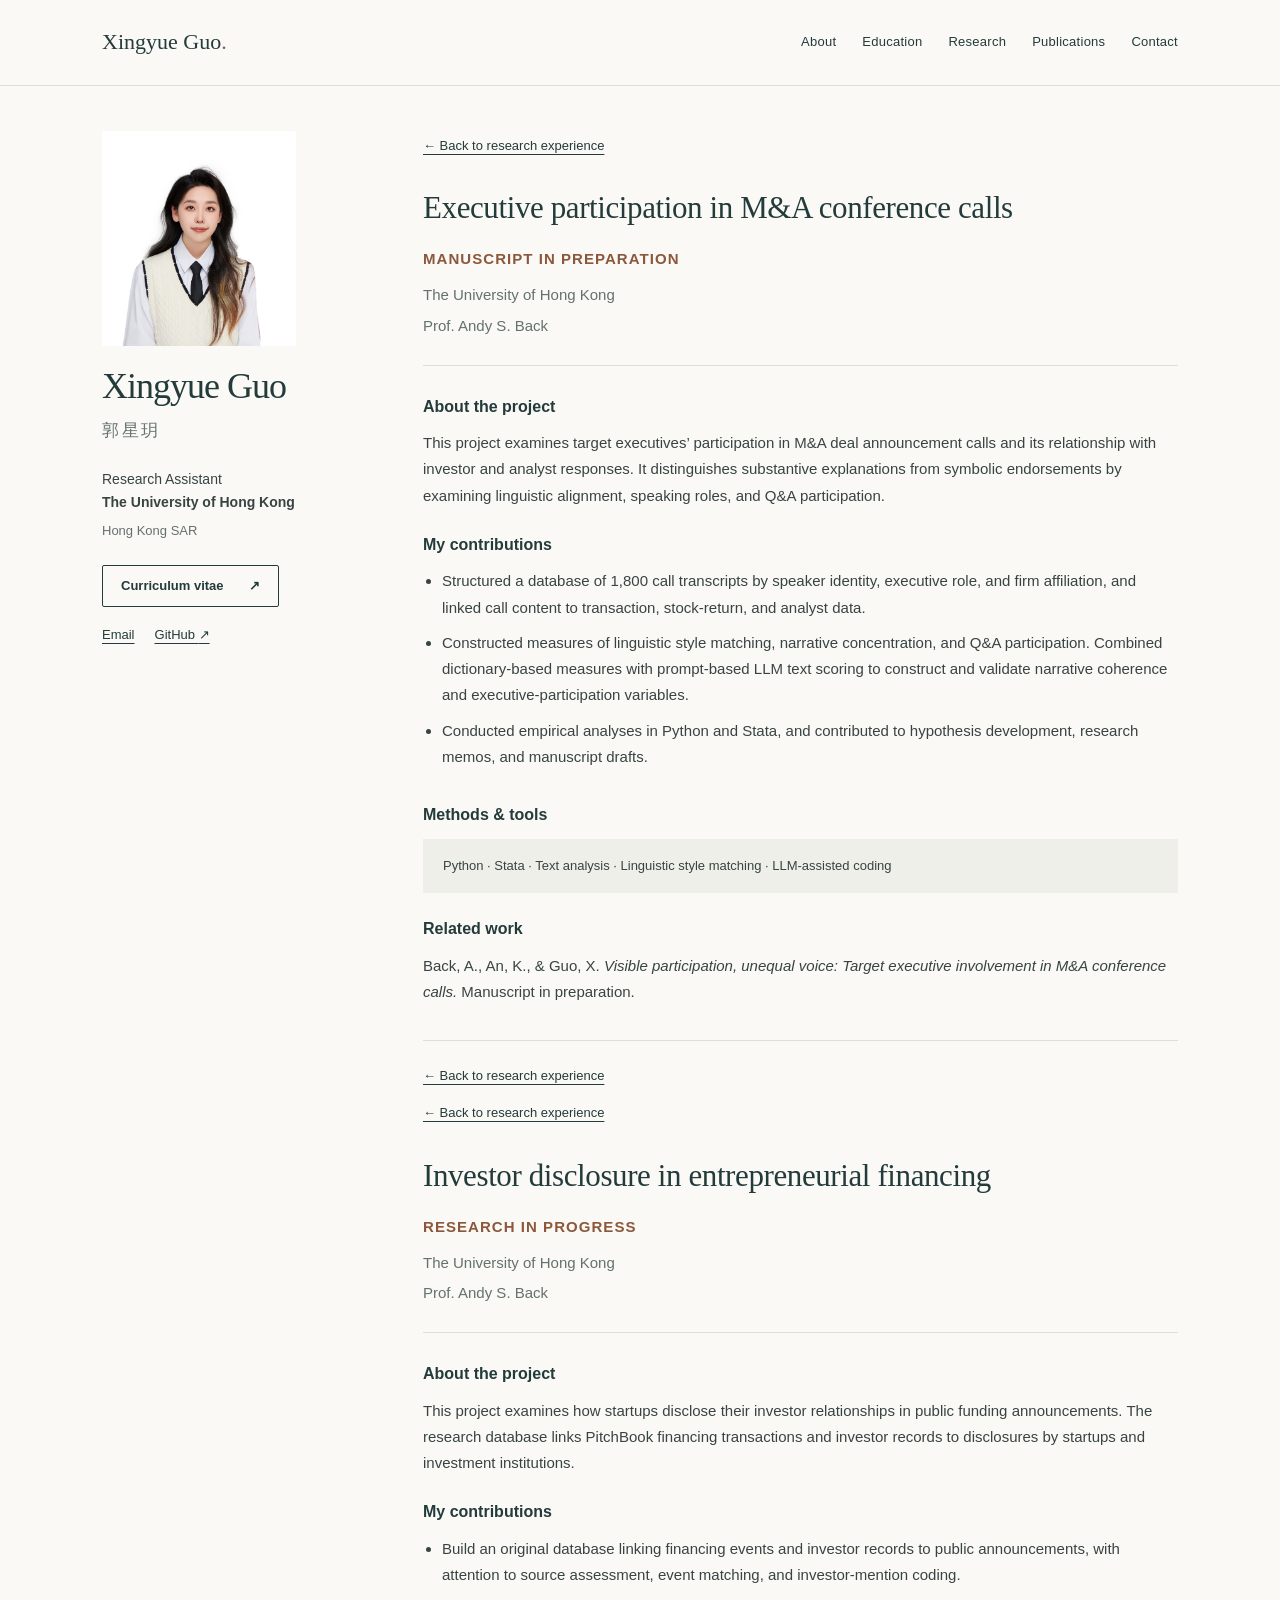
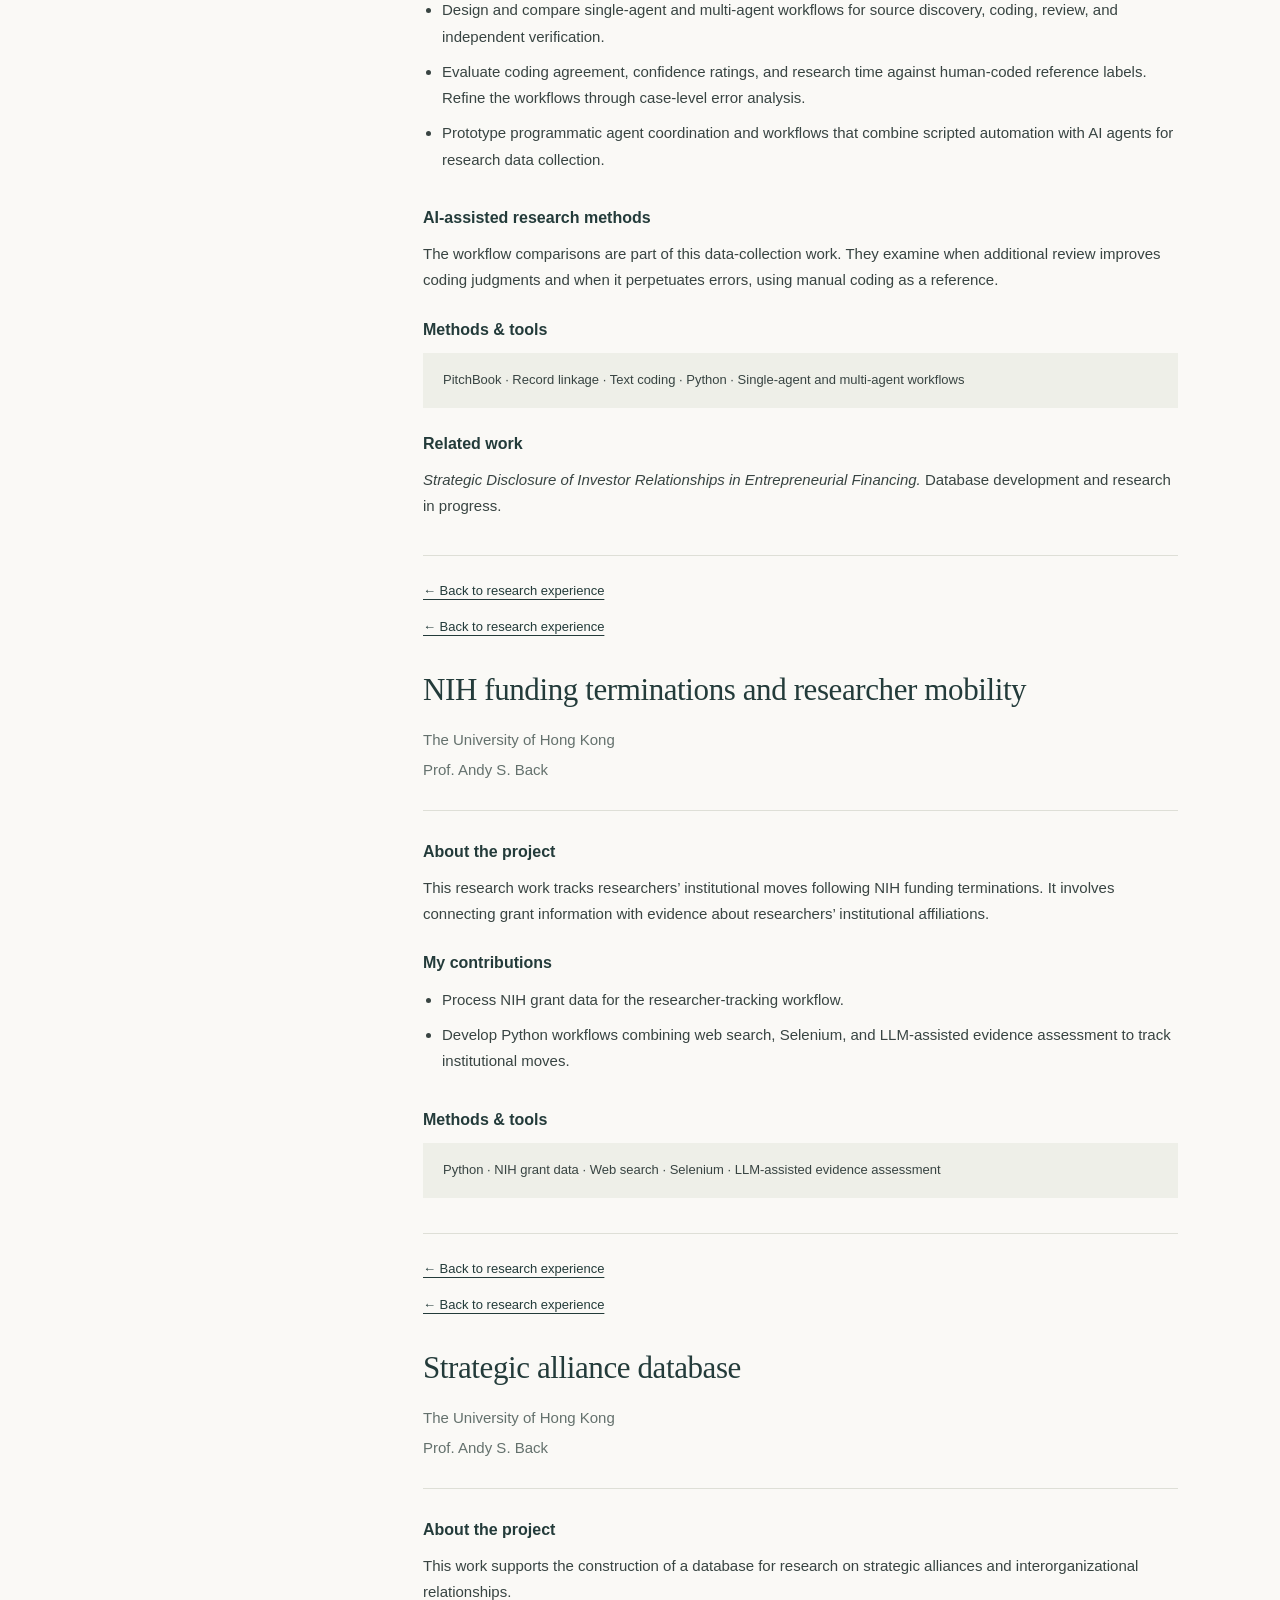
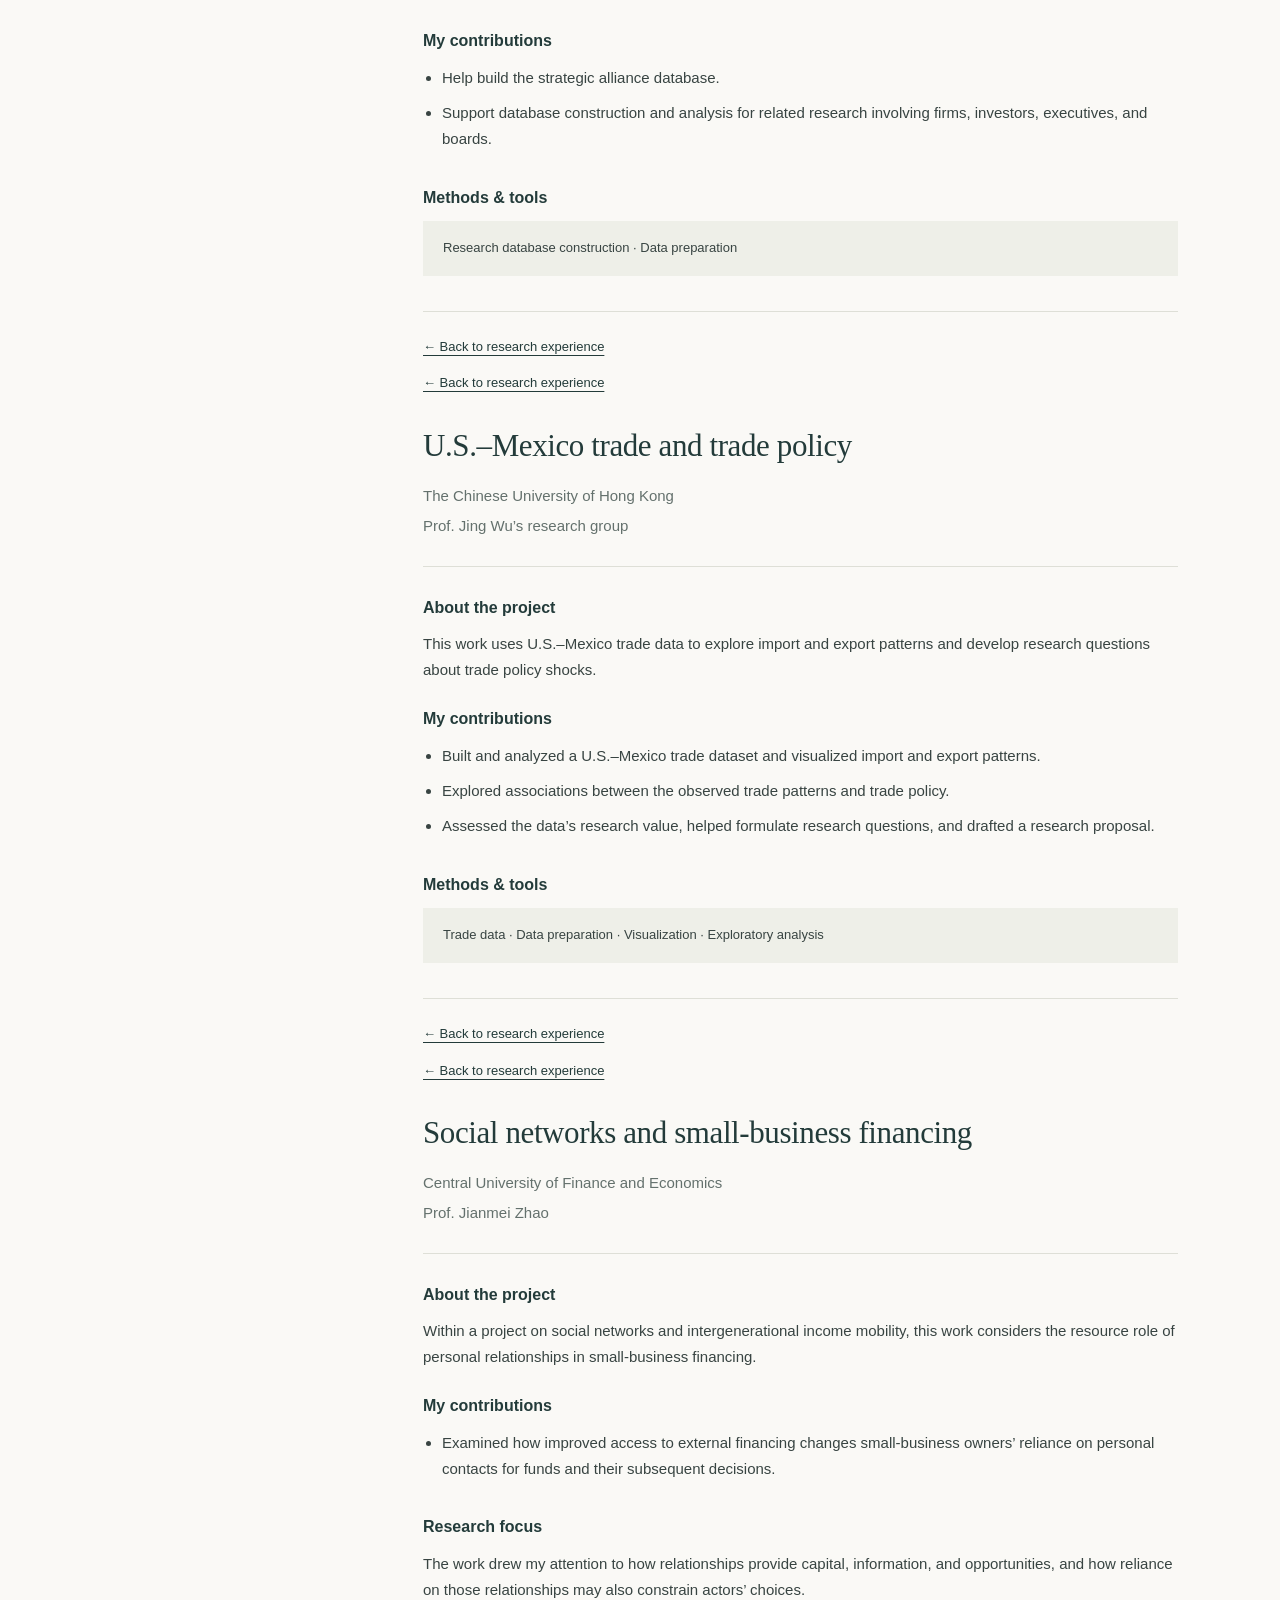
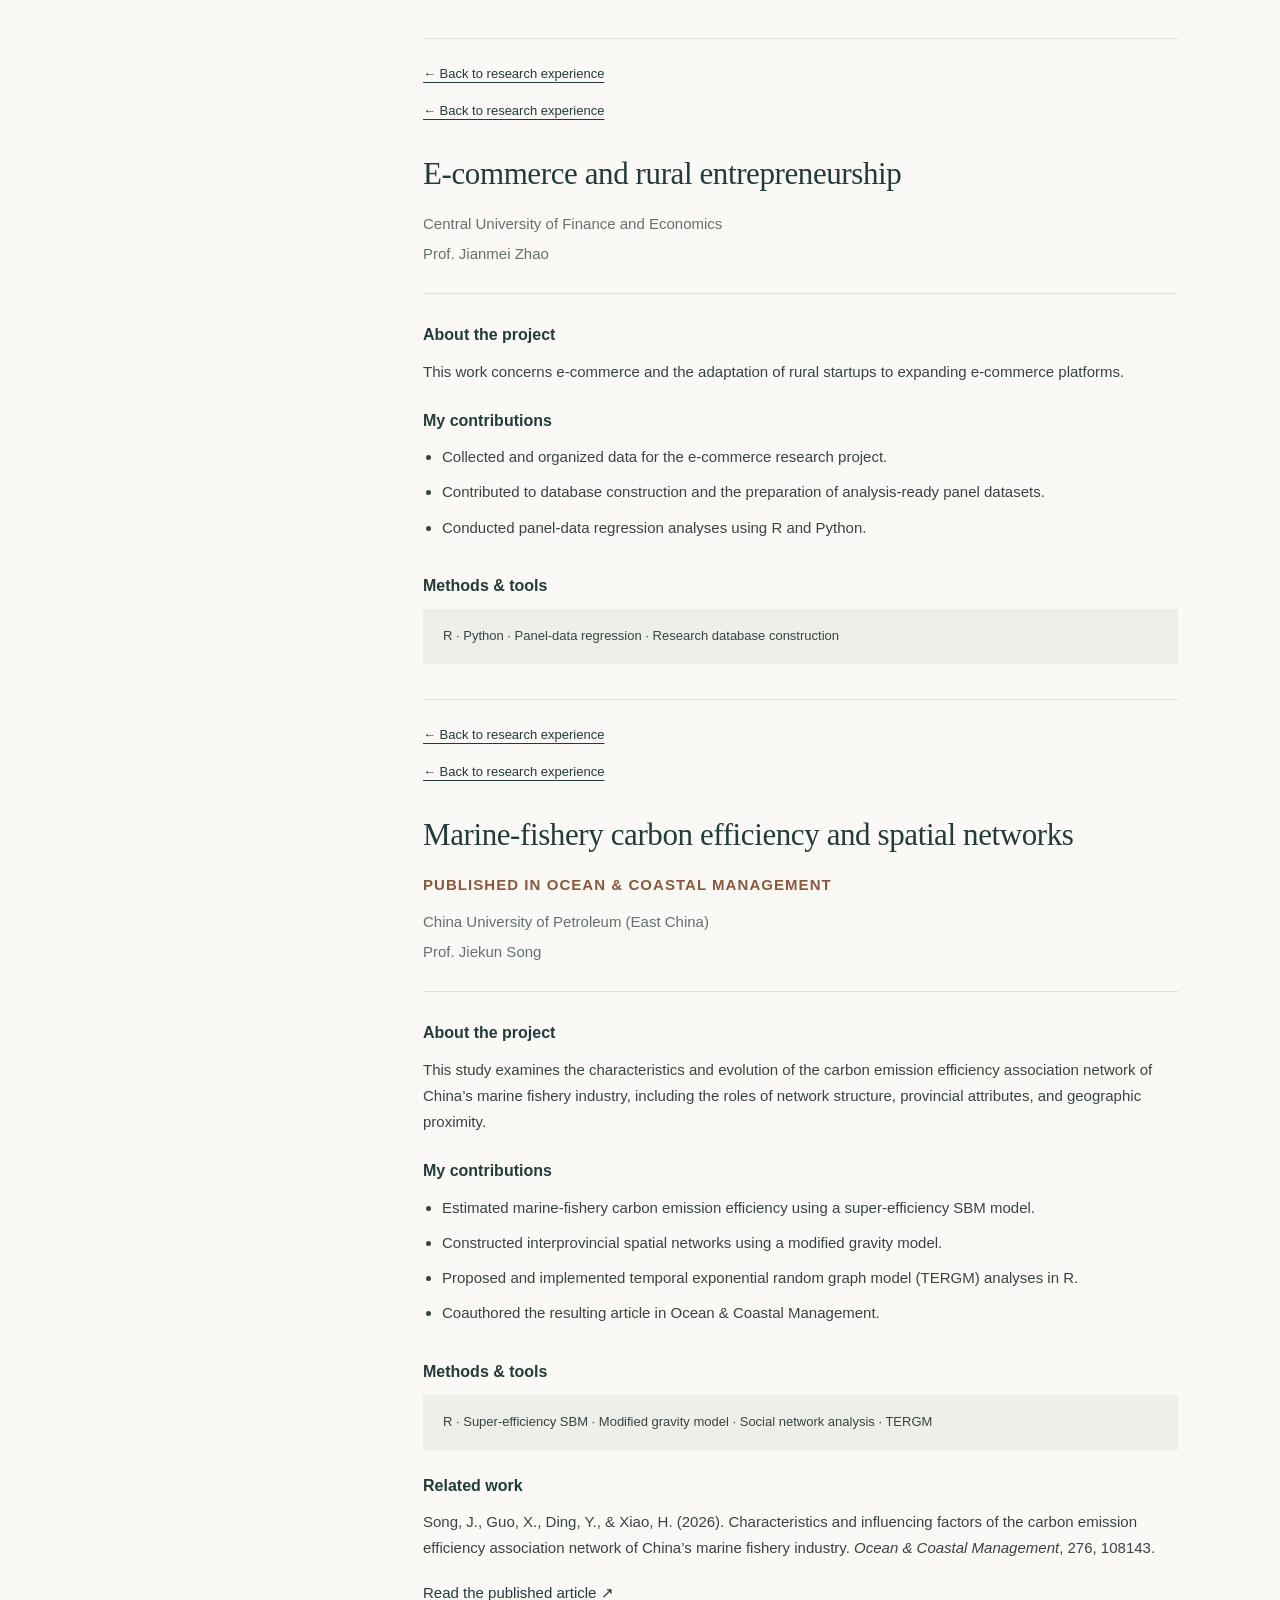
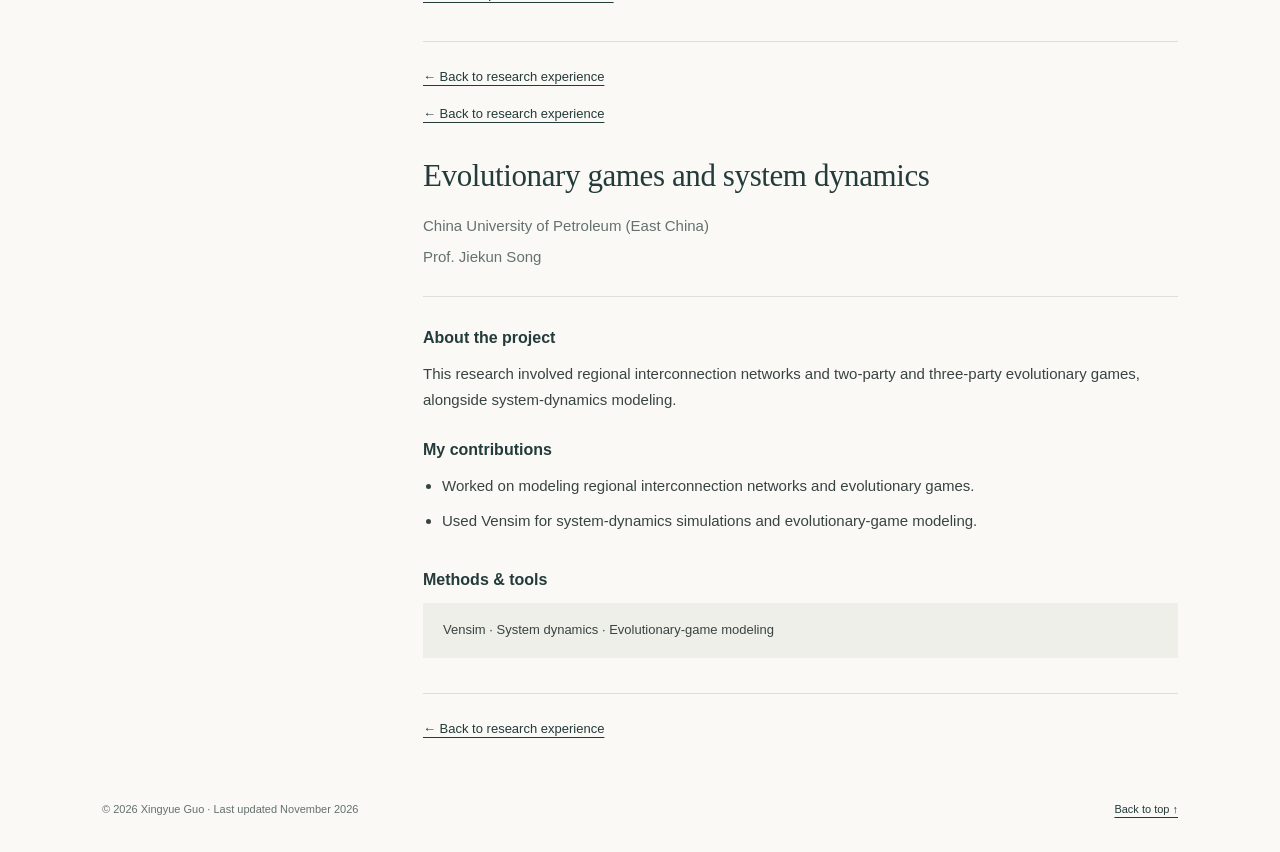
==== projects.html @ 4e22b2a6 "Add files via upload" ====
<!doctype html>
<html lang="en"><head><meta charset="utf-8"><meta name="viewport" content="width=device-width,initial-scale=1">
<meta name="description" content="Research projects and contributions across the University of Hong Kong, CUHK, CUFE, and China University of Petroleum (East China)."><meta name="theme-color" content="#faf9f6">
<meta property="og:title" content="Research projects | Xingyue Guo"><meta property="og:type" content="website">
<title>Research projects | Xingyue Guo</title><style>
    :root { --paper:#faf9f6; --ink:#233b3a; --text:#384442; --muted:#64716d; --accent:#8b583c; --line:#dedfd7; --wash:#eeefe8; }
    * { box-sizing:border-box; }
    html { scroll-behavior:smooth; scroll-padding-top:100px; }
    body { margin:0; background:var(--paper); color:var(--text); font-family:-apple-system,BlinkMacSystemFont,"Segoe UI",Arial,sans-serif; font-size:16px; line-height:1.75; -webkit-font-smoothing:antialiased; }
    a { color:var(--ink); text-underline-offset:4px; text-decoration-thickness:1px; }
    a:hover { color:var(--accent); }
    a:focus-visible, summary:focus-visible { outline:3px solid var(--accent); outline-offset:5px; border-radius:2px; }
    p { margin:0 0 18px; }
    h1,h2,h3 { color:var(--ink); font-weight:400; }
    h1,h2 { font-family:Georgia,"Times New Roman",serif; }
    h1 { margin:20px 0 2px; font-size:36px; line-height:1.15; letter-spacing:-1px; }
    h2 { margin:0 0 24px; font-size:30px; line-height:1.25; letter-spacing:-.4px; }
    h3 { margin:0 0 10px; font-family:Georgia,"Times New Roman",serif; font-size:23px; line-height:1.4; }
    strong { font-weight:600; }
    .skip { position:fixed; top:-70px; left:20px; z-index:20; background:var(--ink); color:white; padding:10px 18px; }
    .skip:focus { top:10px; }
    .topbar { position:sticky; top:0; z-index:10; background:rgba(250,249,246,.97); border-bottom:1px solid var(--line); }
    .nav-inner { max-width:1140px; margin:auto; padding:23px 32px; display:flex; align-items:center; justify-content:space-between; gap:24px; }
    .brand { font-family:Georgia,"Times New Roman",serif; font-size:22px; text-decoration:none; white-space:nowrap; }
    .brand span { color:var(--accent); }
    nav { display:flex; flex-wrap:wrap; gap:26px; }
    nav a { font-size:13px; text-decoration:none; letter-spacing:.02em; }
    .layout { max-width:1140px; margin:0 auto; padding:62px 32px 0; display:grid; grid-template-columns:245px minmax(0,1fr); gap:76px; align-items:start; }
    .profile { position:sticky; top:126px; padding-bottom:36px; }
    .portrait { width:194px; height:215px; object-fit:cover; object-position:50% 39%; display:block; border-radius:3px; background:#fff; }
    .chinese-name { color:var(--muted); font-size:17px; letter-spacing:.16em; margin:9px 0 22px; }
    .role { font-size:14px; line-height:1.65; margin-bottom:6px; }
    .location { font-size:13px; color:var(--muted); margin-bottom:22px; }
    .cv-button { display:inline-flex; align-items:center; gap:25px; padding:9px 18px; border:1px solid var(--ink); border-radius:2px; text-decoration:none; font-size:13px; font-weight:600; }
    .cv-button:hover { background:var(--ink); color:var(--paper); }
    .profile-links { display:flex; gap:20px; margin-top:17px; font-size:13px; }
    .profile-note { max-width:210px; margin-top:28px; padding-top:21px; border-top:1px solid var(--line); color:var(--muted); font-size:12px; line-height:1.8; }
    .eyebrow { font-size:11px; font-weight:600; letter-spacing:.18em; text-transform:uppercase; color:var(--accent); margin-bottom:14px; }
    .lead { font-family:Georgia,"Times New Roman",serif; font-size:29px; line-height:1.45; color:var(--ink); letter-spacing:-.35px; margin-bottom:23px; }
    main { min-width:0; }
    main section { padding:0 0 42px; margin:0 0 42px; border-bottom:1px solid var(--line); }
    main section:last-child { margin-bottom:0; }
    .interests { margin:27px 0 0; padding:19px 22px; background:var(--wash); border-left:2px solid #8e9b8d; }
    .interests h3 { font-family:inherit; font-size:11px; font-weight:600; text-transform:uppercase; letter-spacing:.14em; margin:0 0 10px; }
    .interests p { margin:0; font-size:14px; line-height:1.9; }
    .section-heading { display:flex; align-items:baseline; gap:13px; margin-bottom:26px; }
    .section-heading h2 { margin:0; }
    .section-number { color:var(--accent); font-size:11px; font-weight:600; letter-spacing:.07em; }
    .project { margin-bottom:32px; }
    .project:last-child { margin-bottom:0; }
    .project + .project { padding-top:27px; border-top:1px solid var(--line); }
    .status { display:inline-block; color:var(--accent); font-size:11px; font-weight:600; letter-spacing:.07em; text-transform:uppercase; margin-bottom:10px; }
    .authors { font-size:14px; color:var(--muted); margin-bottom:13px; }
    .project p { font-size:15px; }
    details { margin-top:12px; }
    summary { color:var(--ink); font-size:13px; font-weight:600; cursor:pointer; width:fit-content; }
    details p { margin:12px 0 0; padding-left:15px; border-left:2px solid var(--line); color:var(--muted); }
    .publication { padding-left:22px; border-left:2px solid var(--accent); }
    .publication h3 { font-size:22px; }
    .publication p { font-size:14px; margin-bottom:9px; }
    .publication .journal { color:var(--ink); }
    .paper-link { display:inline-block; margin-top:4px; font-size:13px; font-weight:600; }
    .entry { display:grid; grid-template-columns:104px minmax(0,1fr); gap:20px; margin-bottom:25px; }
    .entry:last-child { margin-bottom:0; }
    .entry time,.dates { font-size:12px; color:var(--muted); line-height:1.7; padding-top:3px; }
    .entry h3 { font-family:inherit; font-size:15px; font-weight:600; line-height:1.5; margin:0 0 5px; }
    .entry p { font-size:14px; margin:0 0 5px; }
    .entry .secondary { font-size:13px; color:var(--muted); }
    .education-entry { margin-bottom:24px; }
    .education-entry:last-child { margin-bottom:0; }
    .education-entry h3 { font-family:inherit; font-size:16px; font-weight:600; margin-bottom:3px; }
    .education-entry p { font-size:14px; margin:0 0 3px; }
    .education-entry .secondary { color:var(--muted); font-size:13px; }
    .methods { margin:0; }
    .methods dt { color:var(--ink); font-size:14px; font-weight:600; margin-top:18px; }
    .methods dd { margin:4px 0 0; font-size:14px; }
    .minor-title { font-family:inherit; font-weight:600; font-size:15px; margin:26px 0 8px; }
    .compact-list { padding-left:18px; font-size:14px; margin:0; }
    .compact-list li { padding-bottom:4px; }
    .contact p { font-size:15px; }
    .contact-email { font-family:Georgia,"Times New Roman",serif; font-size:22px; overflow-wrap:anywhere; }
    .beyond { margin-top:26px; padding-top:20px; border-top:1px solid var(--line); color:var(--muted); font-size:13px!important; }
    footer { max-width:1140px; padding:25px 32px 32px; margin:25px auto 0; display:flex; justify-content:space-between; gap:20px; font-size:11px; color:var(--muted); }
    @media (min-width:1500px) { .layout { padding-top:74px; } }
    @media (max-width:900px) { .layout { grid-template-columns:210px minmax(0,1fr); gap:38px; padding-top:40px; } .portrait { width:175px; height:195px; } h1 { font-size:31px; } .lead { font-size:26px; } nav { gap:17px; } }
    @media (max-width:680px) {
      html { scroll-padding-top:115px; }
      .nav-inner { padding:14px 22px; flex-direction:column; align-items:flex-start; gap:9px; }
      .brand { font-size:20px; }
      nav { width:100%; justify-content:space-between; gap:10px; flex-wrap:nowrap; } nav a { font-size:12px; }
      .layout { display:block; padding:30px 22px 0; }
      .profile { position:static; display:grid; grid-template-columns:110px minmax(0,1fr); gap:0 20px; padding:0 0 28px; margin-bottom:32px; border-bottom:1px solid var(--line); }
      .portrait { width:110px; height:133px; grid-column:1; grid-row:1 / 5; margin-top:4px; }
      h1 { font-size:29px; margin:0 0 3px; grid-column:2; }
      .chinese-name { grid-column:2; margin:0 0 8px; font-size:14px; }
      .role { grid-column:2; font-size:12px; margin-bottom:4px; }
      .location { grid-column:2; margin:0; font-size:11px; }
      .profile-actions { grid-column:1 / -1; margin-top:22px; display:flex; align-items:center; flex-wrap:wrap; gap:18px 25px; }
      .profile-links { margin:0; }
      .profile-note { display:none; }
      .lead { font-size:26px; }
      body { font-size:15px; }
      h2 { font-size:28px; } h3 { font-size:22px; }
      main section { padding-bottom:32px; margin-bottom:32px; }
      .entry { grid-template-columns:85px minmax(0,1fr); gap:15px; }
      .contact-email { font-size:20px; }
      footer { padding:10px 22px 24px; font-size:10px; flex-wrap:wrap; }
    }
    @media (max-width:360px) { nav { gap:6px; } nav a { font-size:10px; } .profile { gap:0 14px; grid-template-columns:95px minmax(0,1fr); } .portrait { width:95px; height:120px; } h1 { font-size:26px; } .entry { display:block; } .dates { margin-bottom:5px; } }
    @media (max-height:850px) { .profile { position:static; } }
    @media (prefers-reduced-motion:reduce) { html { scroll-behavior:auto; } }
    @media print { .topbar,.skip,.profile-actions,footer { display:none; } body { background:white; font-size:11pt; } .layout { display:block; padding:0; } .profile { position:static; border-bottom:1px solid #999; padding-bottom:15px; margin-bottom:20px; } .portrait { float:right; width:95px; height:110px; } .profile-note { display:none; } main section { margin-bottom:20px; padding-bottom:20px; } .project,.entry,.publication { break-inside:avoid; } }
  
    .layout { padding-top:45px; }
    .intro { font-size:16px; }
    .intro p:last-child { margin-bottom:0; }
    main section { margin-bottom:34px; padding-bottom:34px; }
    .section-heading { margin-bottom:22px; }
    .section-heading h2 { font-size:27px; }
    .interest-list { margin:0; padding-left:19px; columns:2; column-gap:30px; font-size:14px; }
    .interest-list li { padding:3px 0; break-inside:avoid; }
    .appointment { margin-bottom:29px; }
    .appointment:last-child { margin-bottom:0; }
    .appointment + .appointment { padding-top:27px; border-top:1px solid var(--line); }
    .appointment h3 { font-family:inherit; font-size:17px; font-weight:600; margin-bottom:4px; }
    .supervisor { font-size:14px; margin-bottom:10px; color:var(--muted); }
    .appointment-roles { display:grid; grid-template-columns:1fr auto; gap:4px 20px; font-size:13px; margin-bottom:16px; }
    .appointment-roles time { color:var(--muted); text-align:right; }
    .directory { margin:0; padding:0; list-style:none; border-top:1px solid var(--line); }
    .directory li { border-bottom:1px solid var(--line); }
    .project-link { display:grid; grid-template-columns:minmax(0,1fr) auto; column-gap:18px; padding:14px 13px; text-decoration:none; transition:background .15s; }
    .project-link:hover { background:var(--wash); color:var(--ink); }
    .project-link .title { font-size:15px; font-weight:500; text-decoration:underline; text-decoration-color:#bac4bc; text-underline-offset:4px; }
    .project-link .topic { grid-column:1; color:var(--muted); font-size:12px; margin-top:3px; }
    .project-link .arrow { grid-column:2; grid-row:1 / 3; align-self:center; font-size:20px; color:var(--accent); }
    .directory-label { font-size:10px; font-weight:600; letter-spacing:.14em; text-transform:uppercase; color:var(--muted); margin-bottom:7px; }
    .directory-intro { font-size:14px; color:var(--muted); margin:-8px 0 26px; }
    .education-entry { display:grid; grid-template-columns:minmax(0,1fr) auto; gap:0 15px; margin-bottom:23px; }
    .education-entry h3 { grid-column:1; font-size:15px; }
    .education-entry p { grid-column:1; }
    .education-entry time { grid-column:2; grid-row:1 / 4; color:var(--muted); font-size:12px; padding-top:2px; text-align:right; }
    .publication h3 { font-family:inherit; font-size:16px; font-weight:500; }
    .publication { margin:0 0 23px; }
    .publication:last-child { margin-bottom:0; }
    .publication p { font-size:13px; }
    .back-link { display:inline-block; margin:0 0 30px; font-size:13px; }
    .project-page h2 { font-size:31px; line-height:1.35; margin:0 0 16px; }
    .project-page:focus { outline:none; }
    .project-meta { font-size:13px; color:var(--muted); border-bottom:1px solid var(--line); padding-bottom:22px; margin-bottom:30px; }
    .project-meta p { margin:0 0 4px; }
    .project-page h3 { font-family:inherit; font-size:16px; font-weight:600; margin:25px 0 12px; }
    .project-page p,.project-page li { font-size:15px; }
    .project-page ul { padding-left:19px; margin:0; }
    .project-page li { padding-bottom:9px; }
    .project-page .methods-note { padding:16px 20px; background:var(--wash); font-size:13px; }
    .project-footer { border-top:1px solid var(--line); margin-top:35px; padding-top:20px; }
    .project-footer .back-link { margin-bottom:10px; }
    .project-page[hidden] { display:none; }
    @media (max-width:680px) {
      .layout { padding-top:28px; }
      .interest-list { columns:1; }
      .education-entry { display:block; }
      .education-entry time { display:block; text-align:left; margin-bottom:5px; }
      .appointment-roles { grid-template-columns:1fr; gap:0; }
      .appointment-roles time { text-align:left; margin-bottom:8px; }
      .project-link { padding:12px 5px; }
      .project-page h2 { font-size:26px; }
      .project-view .profile { display:none; }
    }
    @media print { .project-link { padding:8px 0; } .back-link { display:none; } .appointment { break-inside:avoid; } }
</style></head><body id="top" class="project-view"><a class="skip" href="#main">Skip to content</a>
<header class="topbar"><div class="nav-inner"><a class="brand" href="index.html" aria-label="Xingyue Guo, home">Xingyue Guo<span>.</span></a>
<nav aria-label="Main navigation"><a href="index.html#about">About</a><a href="index.html#education">Education</a><a href="index.html#experience">Research</a><a href="index.html#publications">Publications</a><a href="index.html#contact">Contact</a></nav></div></header>
<div class="layout"><aside class="profile" aria-label="Profile and links">
      <img class="portrait" src="profile.jpg" alt="Portrait of Xingyue Guo" width="194" height="215" fetchpriority="high">
      <h1>Xingyue Guo</h1>
      <p class="chinese-name" lang="zh-Hans">郭星玥</p>
      <p class="role">Research Assistant<br><strong>The University of Hong Kong</strong></p>
      <p class="location">Hong Kong SAR</p>
      <div class="profile-actions">
        <a class="cv-button" href="Xingyue_Guo_CV.pdf" target="_blank" rel="noopener" aria-label="Curriculum vitae (PDF, opens in a new tab)">Curriculum vitae <span aria-hidden="true">↗</span></a>
        <div class="profile-links">
          <a href="mailto:xyguo202509@outlook.com">Email</a>
          <a href="https://github.com/Xingyue0124" target="_blank" rel="noopener">GitHub <span aria-hidden="true">↗</span></a>
        </div>
      </div>
      
    </aside><main id="main"><article class="project-page" id="ma-communication" aria-labelledby="ma-communication-title" data-project-title="Executive participation in M&amp;A conference calls">
<a class="back-link" href="index.html#hku">← Back to research experience</a>
<h2 id="ma-communication-title">Executive participation in M&amp;A conference calls</h2><p class="status">Manuscript in preparation</p>
<div class="project-meta"><p>The University of Hong Kong</p><p>Prof. Andy S. Back</p></div>
<h3>About the project</h3><p>This project examines target executives’ participation in M&amp;A deal announcement calls and its relationship with investor and analyst responses. It distinguishes substantive explanations from symbolic endorsements by examining linguistic alignment, speaking roles, and Q&amp;A participation.</p>
<h3>My contributions</h3><ul><li>Structured a database of 1,800 call transcripts by speaker identity, executive role, and firm affiliation, and linked call content to transaction, stock-return, and analyst data.</li><li>Constructed measures of linguistic style matching, narrative concentration, and Q&amp;A participation. Combined dictionary-based measures with prompt-based LLM text scoring to construct and validate narrative coherence and executive-participation variables.</li><li>Conducted empirical analyses in Python and Stata, and contributed to hypothesis development, research memos, and manuscript drafts.</li></ul>
<h3>Methods &amp; tools</h3><p class="methods-note">Python · Stata · Text analysis · Linguistic style matching · LLM-assisted coding</p><h3>Related work</h3><p>Back, A., An, K., &amp; Guo, X. <em>Visible participation, unequal voice: Target executive involvement in M&amp;A conference calls.</em> Manuscript in preparation.</p>
<div class="project-footer"><a class="back-link" href="index.html#hku">← Back to research experience</a></div></article>
<article class="project-page" id="investor-disclosure" aria-labelledby="investor-disclosure-title" data-project-title="Investor disclosure in entrepreneurial financing">
<a class="back-link" href="index.html#hku">← Back to research experience</a>
<h2 id="investor-disclosure-title">Investor disclosure in entrepreneurial financing</h2><p class="status">Research in progress</p>
<div class="project-meta"><p>The University of Hong Kong</p><p>Prof. Andy S. Back</p></div>
<h3>About the project</h3><p>This project examines how startups disclose their investor relationships in public funding announcements. The research database links PitchBook financing transactions and investor records to disclosures by startups and investment institutions.</p>
<h3>My contributions</h3><ul><li>Build an original database linking financing events and investor records to public announcements, with attention to source assessment, event matching, and investor-mention coding.</li><li>Design and compare single-agent and multi-agent workflows for source discovery, coding, review, and independent verification.</li><li>Evaluate coding agreement, confidence ratings, and research time against human-coded reference labels. Refine the workflows through case-level error analysis.</li><li>Prototype programmatic agent coordination and workflows that combine scripted automation with AI agents for research data collection.</li></ul>
<h3>AI-assisted research methods</h3><p>The workflow comparisons are part of this data-collection work. They examine when additional review improves coding judgments and when it perpetuates errors, using manual coding as a reference.</p><h3>Methods &amp; tools</h3><p class="methods-note">PitchBook · Record linkage · Text coding · Python · Single-agent and multi-agent workflows</p><h3>Related work</h3><p><em>Strategic Disclosure of Investor Relationships in Entrepreneurial Financing.</em> Database development and research in progress.</p>
<div class="project-footer"><a class="back-link" href="index.html#hku">← Back to research experience</a></div></article>
<article class="project-page" id="nih-mobility" aria-labelledby="nih-mobility-title" data-project-title="NIH funding terminations and researcher mobility">
<a class="back-link" href="index.html#hku">← Back to research experience</a>
<h2 id="nih-mobility-title">NIH funding terminations and researcher mobility</h2>
<div class="project-meta"><p>The University of Hong Kong</p><p>Prof. Andy S. Back</p></div>
<h3>About the project</h3><p>This research work tracks researchers’ institutional moves following NIH funding terminations. It involves connecting grant information with evidence about researchers’ institutional affiliations.</p>
<h3>My contributions</h3><ul><li>Process NIH grant data for the researcher-tracking workflow.</li><li>Develop Python workflows combining web search, Selenium, and LLM-assisted evidence assessment to track institutional moves.</li></ul>
<h3>Methods &amp; tools</h3><p class="methods-note">Python · NIH grant data · Web search · Selenium · LLM-assisted evidence assessment</p>
<div class="project-footer"><a class="back-link" href="index.html#hku">← Back to research experience</a></div></article>
<article class="project-page" id="strategic-alliances" aria-labelledby="strategic-alliances-title" data-project-title="Strategic alliance database">
<a class="back-link" href="index.html#hku">← Back to research experience</a>
<h2 id="strategic-alliances-title">Strategic alliance database</h2>
<div class="project-meta"><p>The University of Hong Kong</p><p>Prof. Andy S. Back</p></div>
<h3>About the project</h3><p>This work supports the construction of a database for research on strategic alliances and interorganizational relationships.</p>
<h3>My contributions</h3><ul><li>Help build the strategic alliance database.</li><li>Support database construction and analysis for related research involving firms, investors, executives, and boards.</li></ul>
<h3>Methods &amp; tools</h3><p class="methods-note">Research database construction · Data preparation</p>
<div class="project-footer"><a class="back-link" href="index.html#hku">← Back to research experience</a></div></article>
<article class="project-page" id="trade-policy" aria-labelledby="trade-policy-title" data-project-title="U.S.–Mexico trade and trade policy">
<a class="back-link" href="index.html#cuhk">← Back to research experience</a>
<h2 id="trade-policy-title">U.S.–Mexico trade and trade policy</h2>
<div class="project-meta"><p>The Chinese University of Hong Kong</p><p>Prof. Jing Wu’s research group</p></div>
<h3>About the project</h3><p>This work uses U.S.–Mexico trade data to explore import and export patterns and develop research questions about trade policy shocks.</p>
<h3>My contributions</h3><ul><li>Built and analyzed a U.S.–Mexico trade dataset and visualized import and export patterns.</li><li>Explored associations between the observed trade patterns and trade policy.</li><li>Assessed the data’s research value, helped formulate research questions, and drafted a research proposal.</li></ul>
<h3>Methods &amp; tools</h3><p class="methods-note">Trade data · Data preparation · Visualization · Exploratory analysis</p>
<div class="project-footer"><a class="back-link" href="index.html#cuhk">← Back to research experience</a></div></article>
<article class="project-page" id="social-networks" aria-labelledby="social-networks-title" data-project-title="Social networks and small-business financing">
<a class="back-link" href="index.html#cufe">← Back to research experience</a>
<h2 id="social-networks-title">Social networks and small-business financing</h2>
<div class="project-meta"><p>Central University of Finance and Economics</p><p>Prof. Jianmei Zhao</p></div>
<h3>About the project</h3><p>Within a project on social networks and intergenerational income mobility, this work considers the resource role of personal relationships in small-business financing.</p>
<h3>My contributions</h3><ul><li>Examined how improved access to external financing changes small-business owners’ reliance on personal contacts for funds and their subsequent decisions.</li></ul>
<h3>Research focus</h3><p>The work drew my attention to how relationships provide capital, information, and opportunities, and how reliance on those relationships may also constrain actors’ choices.</p>
<div class="project-footer"><a class="back-link" href="index.html#cufe">← Back to research experience</a></div></article>
<article class="project-page" id="ecommerce" aria-labelledby="ecommerce-title" data-project-title="E-commerce and rural entrepreneurship">
<a class="back-link" href="index.html#cufe">← Back to research experience</a>
<h2 id="ecommerce-title">E-commerce and rural entrepreneurship</h2>
<div class="project-meta"><p>Central University of Finance and Economics</p><p>Prof. Jianmei Zhao</p></div>
<h3>About the project</h3><p>This work concerns e-commerce and the adaptation of rural startups to expanding e-commerce platforms.</p>
<h3>My contributions</h3><ul><li>Collected and organized data for the e-commerce research project.</li><li>Contributed to database construction and the preparation of analysis-ready panel datasets.</li><li>Conducted panel-data regression analyses using R and Python.</li></ul>
<h3>Methods &amp; tools</h3><p class="methods-note">R · Python · Panel-data regression · Research database construction</p>
<div class="project-footer"><a class="back-link" href="index.html#cufe">← Back to research experience</a></div></article>
<article class="project-page" id="marine-fishery" aria-labelledby="marine-fishery-title" data-project-title="Marine-fishery carbon efficiency and spatial networks">
<a class="back-link" href="index.html#upc">← Back to research experience</a>
<h2 id="marine-fishery-title">Marine-fishery carbon efficiency and spatial networks</h2><p class="status">Published in Ocean &amp; Coastal Management</p>
<div class="project-meta"><p>China University of Petroleum (East China)</p><p>Prof. Jiekun Song</p></div>
<h3>About the project</h3><p>This study examines the characteristics and evolution of the carbon emission efficiency association network of China’s marine fishery industry, including the roles of network structure, provincial attributes, and geographic proximity.</p>
<h3>My contributions</h3><ul><li>Estimated marine-fishery carbon emission efficiency using a super-efficiency SBM model.</li><li>Constructed interprovincial spatial networks using a modified gravity model.</li><li>Proposed and implemented temporal exponential random graph model (TERGM) analyses in R.</li><li>Coauthored the resulting article in Ocean &amp; Coastal Management.</li></ul>
<h3>Methods &amp; tools</h3><p class="methods-note">R · Super-efficiency SBM · Modified gravity model · Social network analysis · TERGM</p><h3>Related work</h3><p>Song, J., Guo, X., Ding, Y., &amp; Xiao, H. (2026). Characteristics and influencing factors of the carbon emission efficiency association network of China’s marine fishery industry. <em>Ocean &amp; Coastal Management</em>, 276, 108143.</p><p><a href="https://doi.org/10.1016/j.ocecoaman.2026.108143" target="_blank" rel="noopener">Read the published article ↗</a></p>
<div class="project-footer"><a class="back-link" href="index.html#upc">← Back to research experience</a></div></article>
<article class="project-page" id="evolutionary-games" aria-labelledby="evolutionary-games-title" data-project-title="Evolutionary games and system dynamics">
<a class="back-link" href="index.html#upc">← Back to research experience</a>
<h2 id="evolutionary-games-title">Evolutionary games and system dynamics</h2>
<div class="project-meta"><p>China University of Petroleum (East China)</p><p>Prof. Jiekun Song</p></div>
<h3>About the project</h3><p>This research involved regional interconnection networks and two-party and three-party evolutionary games, alongside system-dynamics modeling.</p>
<h3>My contributions</h3><ul><li>Worked on modeling regional interconnection networks and evolutionary games.</li><li>Used Vensim for system-dynamics simulations and evolutionary-game modeling.</li></ul>
<h3>Methods &amp; tools</h3><p class="methods-note">Vensim · System dynamics · Evolutionary-game modeling</p>
<div class="project-footer"><a class="back-link" href="index.html#upc">← Back to research experience</a></div></article></main></div>
<footer><span>© 2026 Xingyue Guo · Last updated November 2026</span><a href="#top">Back to top ↑</a></footer><script>
(() => {
  const pages = Array.from(document.querySelectorAll('.project-page'));
  function showProject() {
    let key = location.hash.slice(1);
    try { key = decodeURIComponent(key); } catch (_) { key = ''; }
    const selected = pages.find(page => page.id === key);
    pages.forEach(page => { page.hidden = Boolean(selected) && page !== selected; });
    document.title = selected ? selected.dataset.projectTitle + ' | Xingyue Guo' : 'Research projects | Xingyue Guo';
    if (selected) {
      selected.setAttribute('tabindex', '-1');
      selected.focus({preventScroll:true});
      window.scrollTo({top:0, behavior:'instant'});
    }
  }
  showProject();
  window.addEventListener('hashchange', showProject);
  window.addEventListener('pageshow', showProject);
})();
</script></body></html>
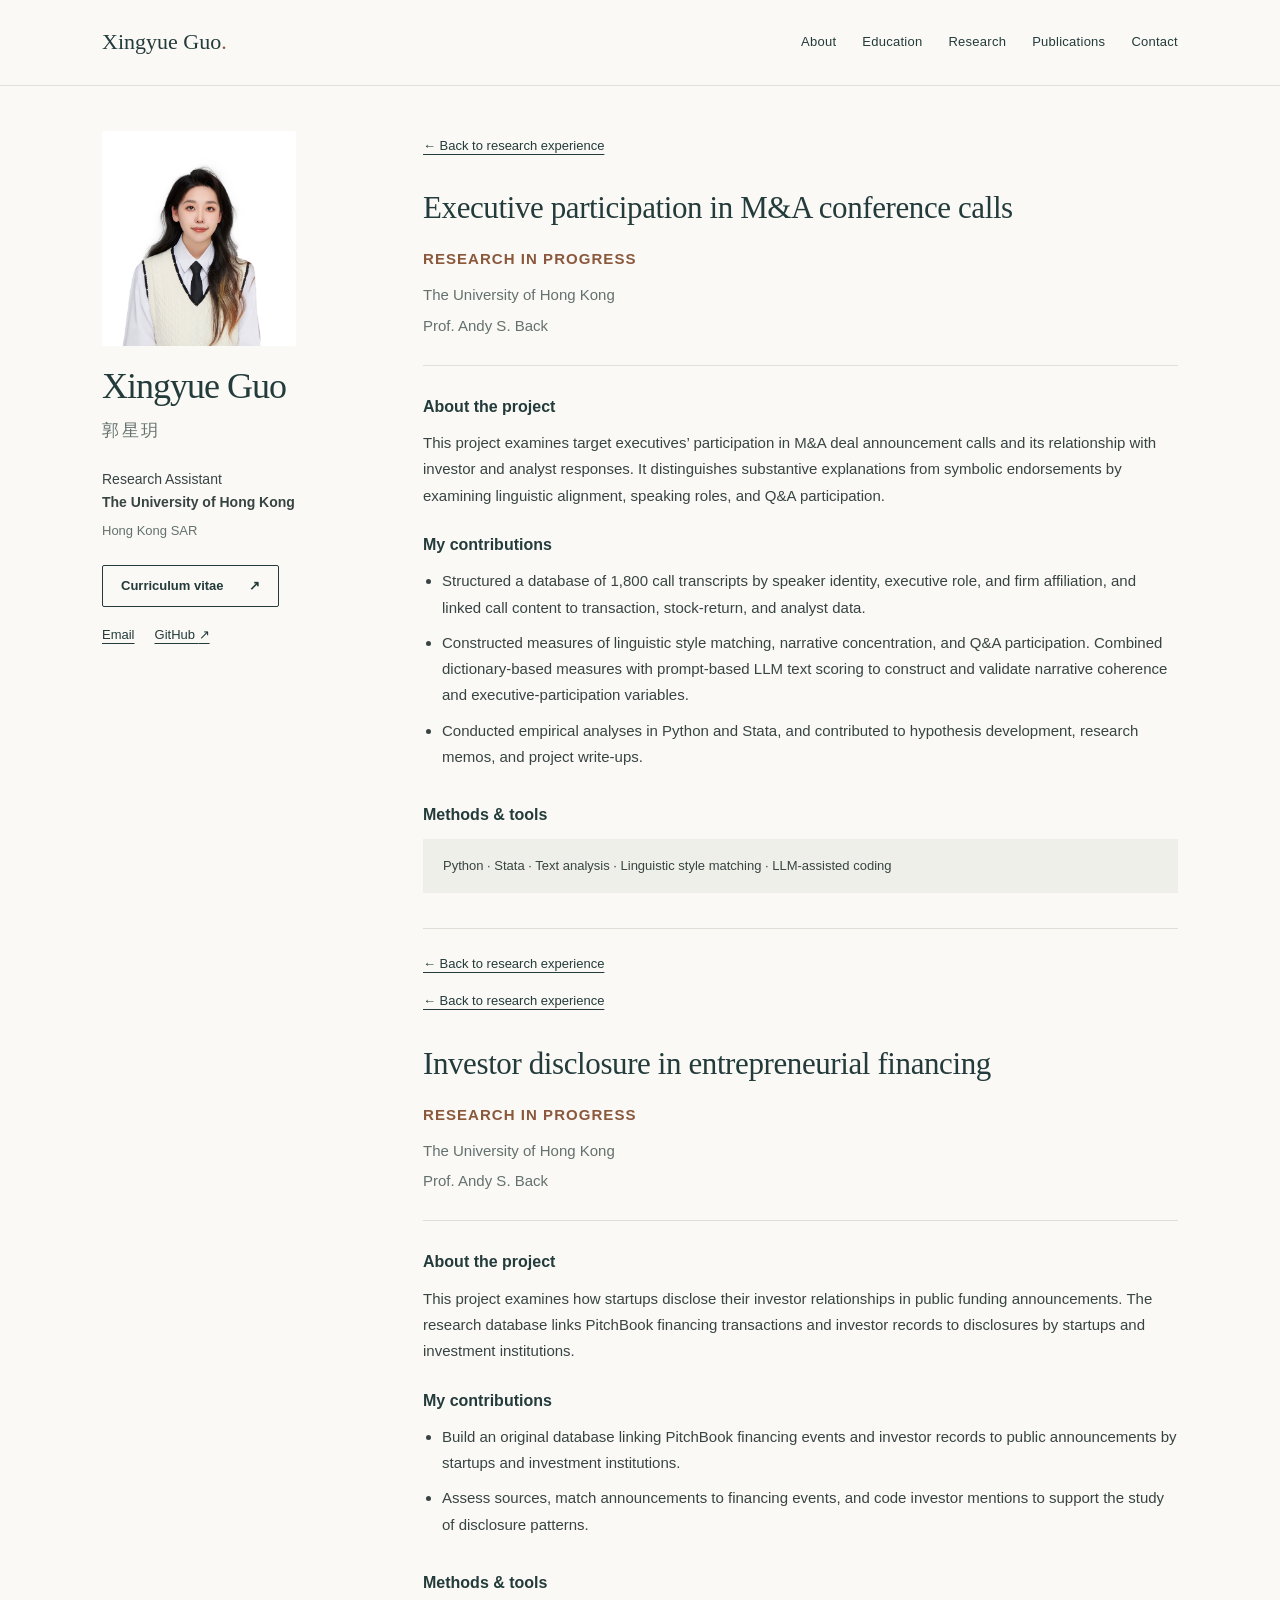
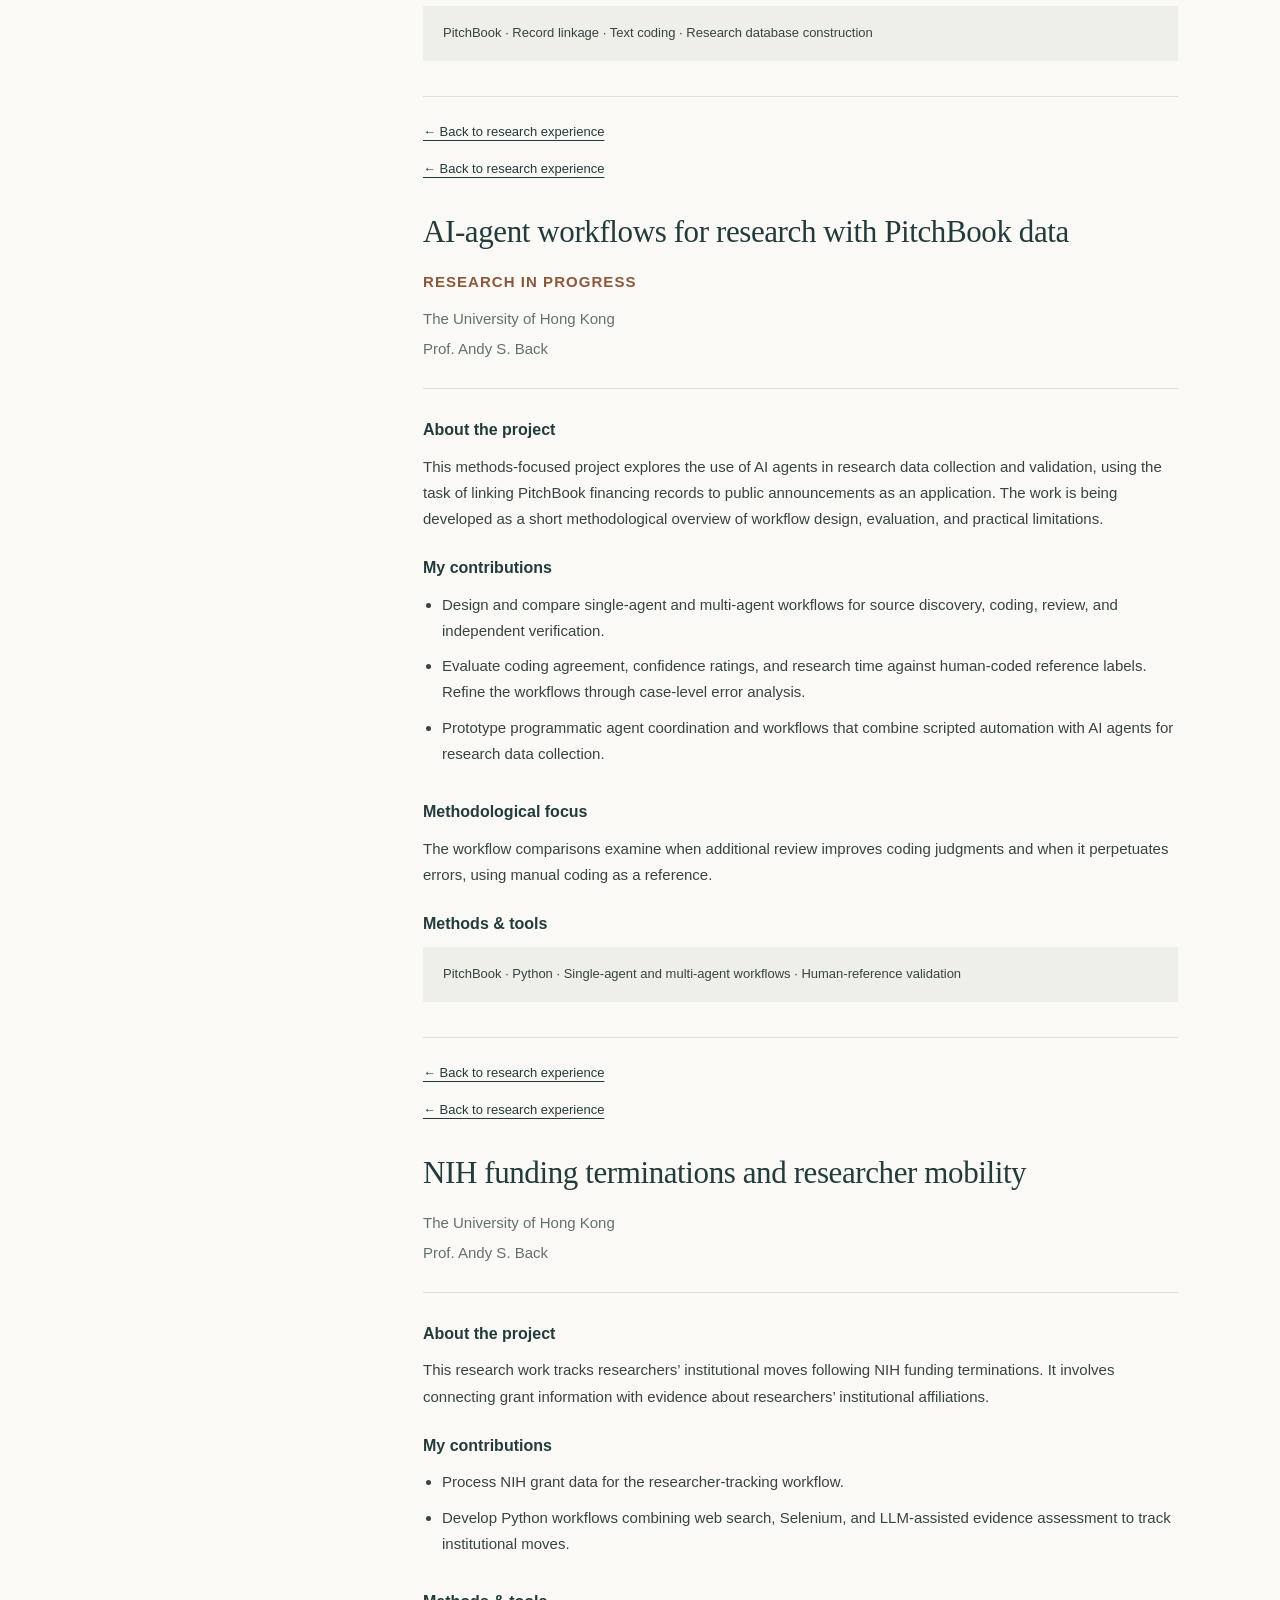
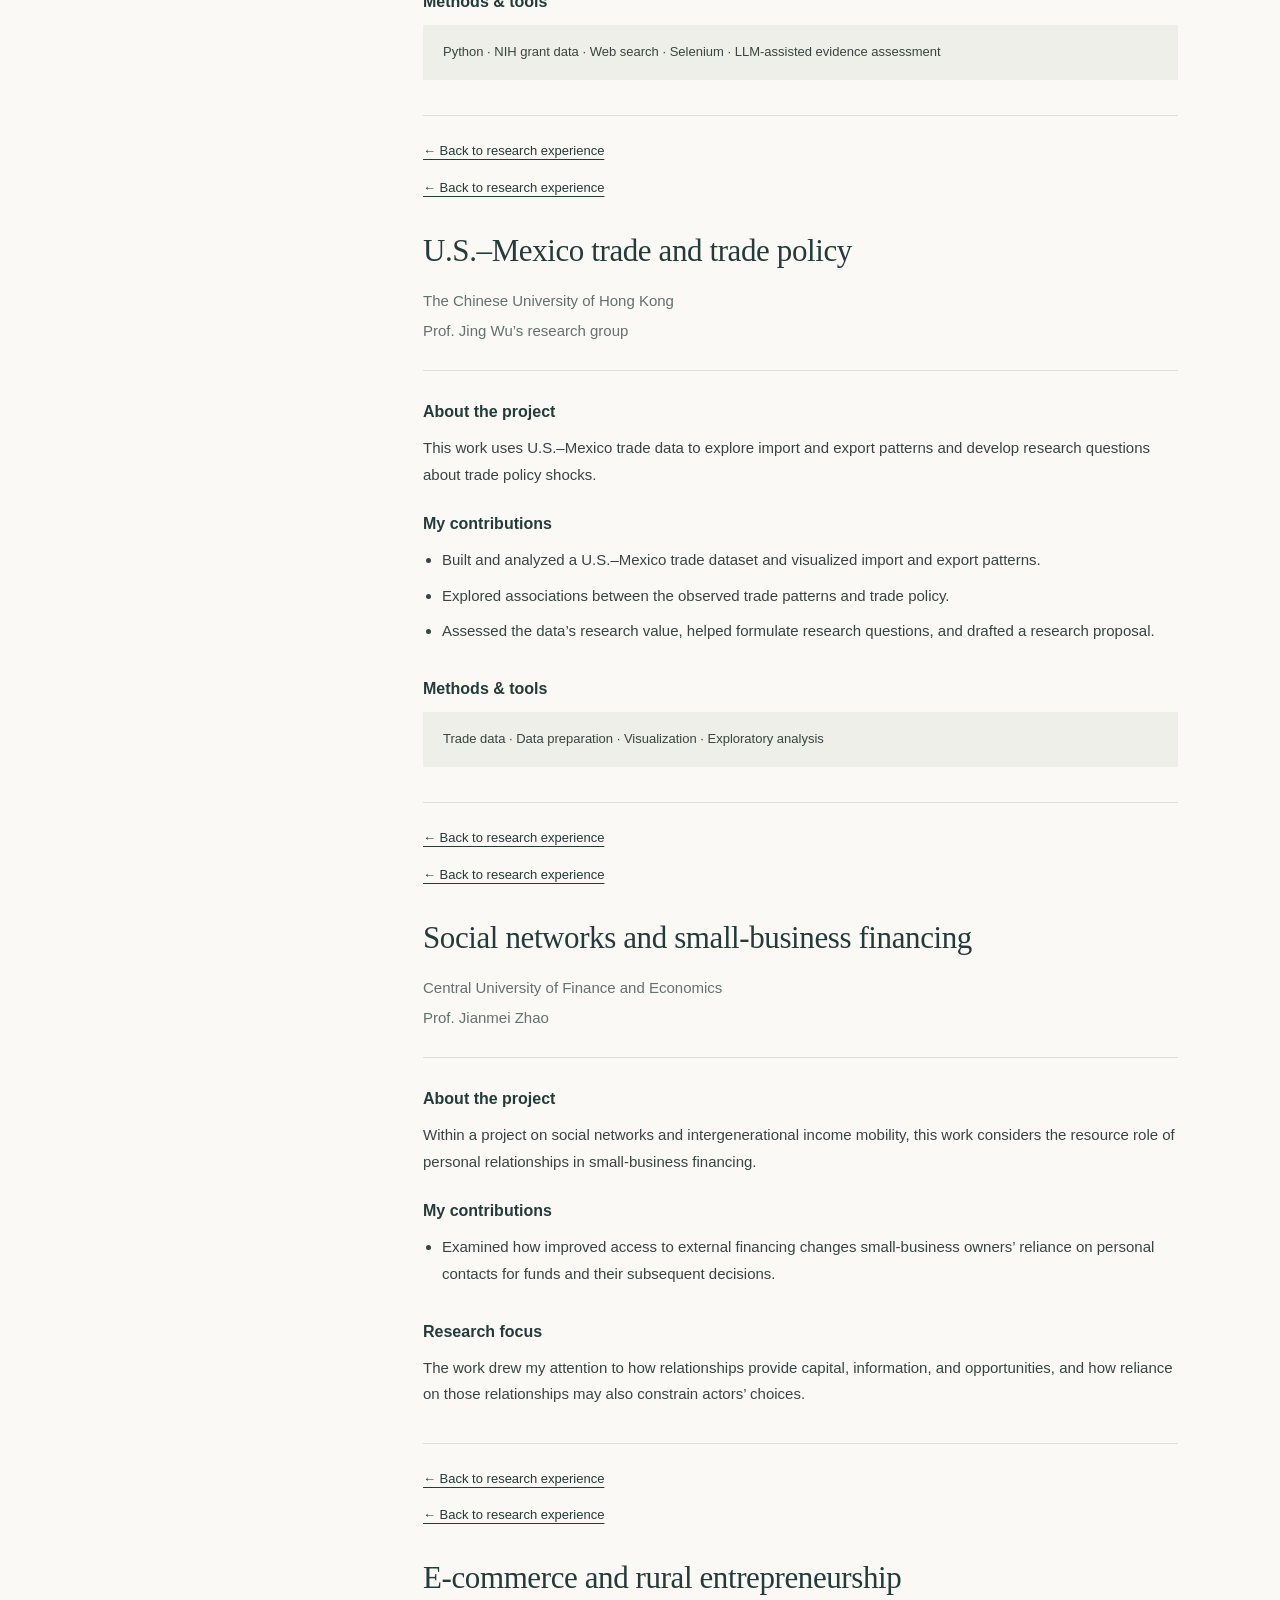
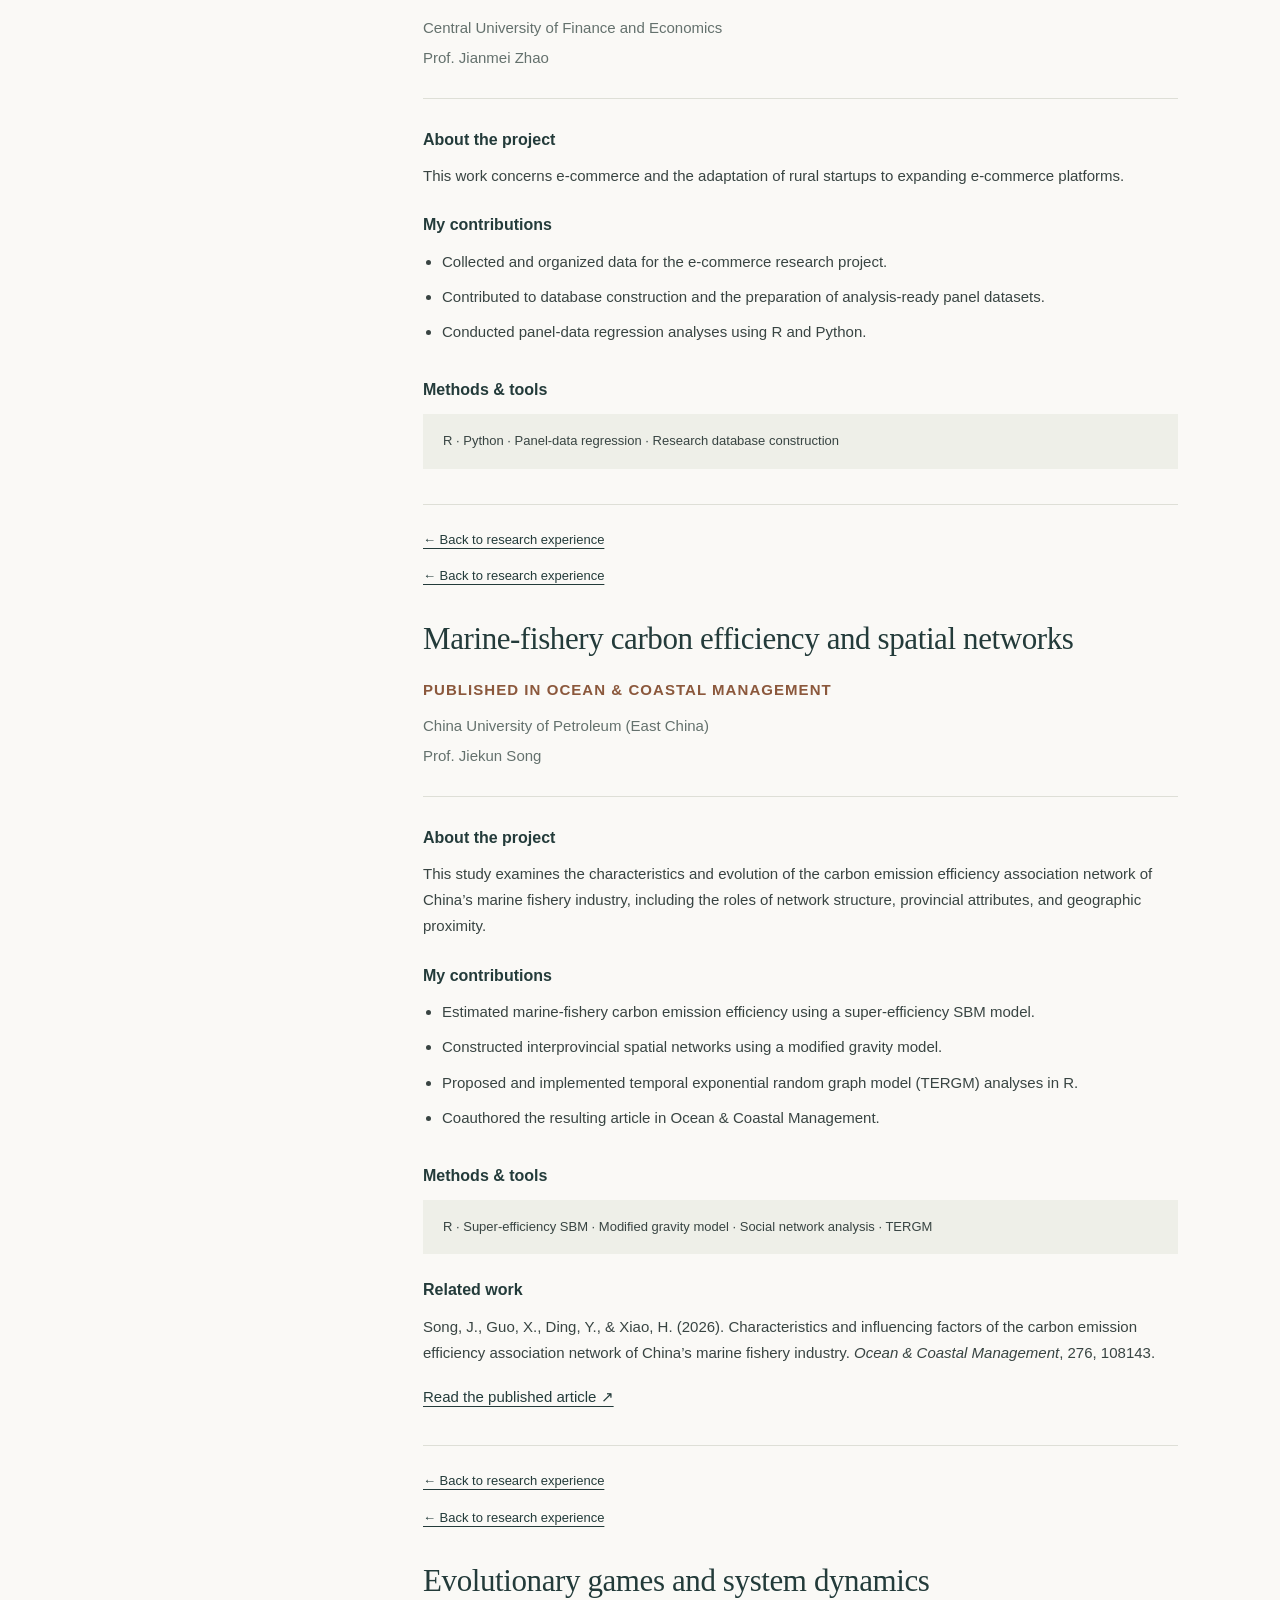
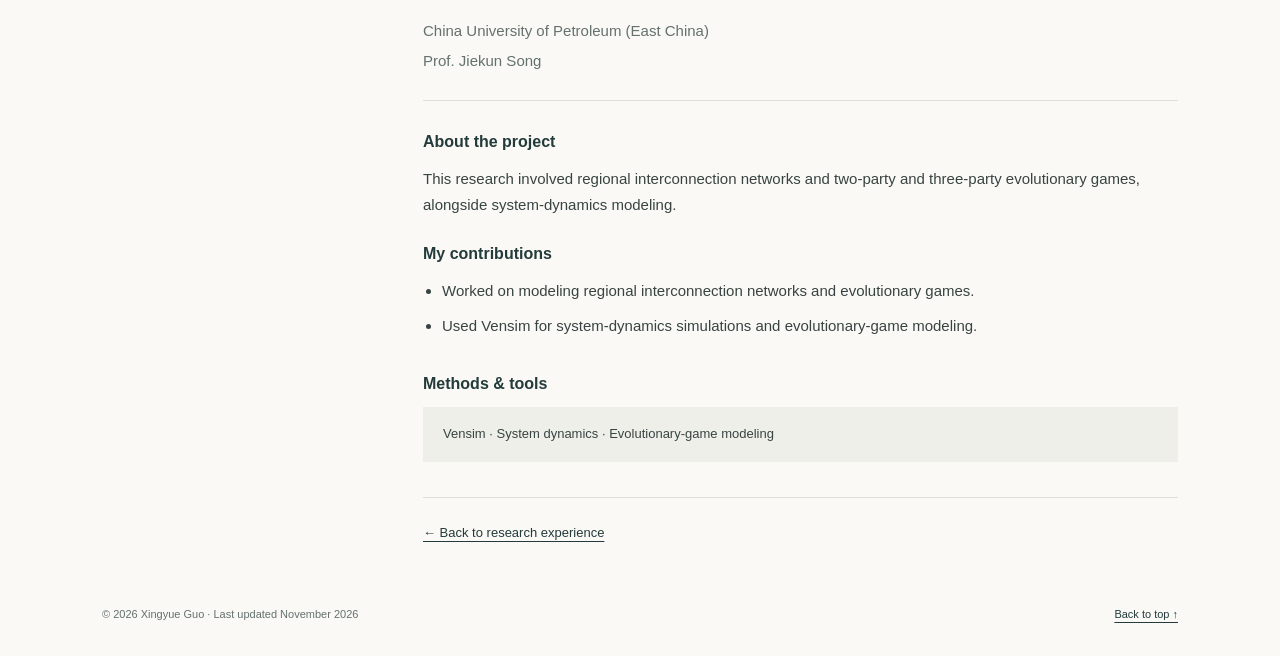
==== commit 55113a5a: "Add files via upload" ====
--- a/projects.html
+++ b/projects.html
@@ -143,6 +143,12 @@
     .publication { margin:0 0 23px; }
     .publication:last-child { margin-bottom:0; }
     .publication p { font-size:13px; }
+    .ongoing-project { border-top:1px solid var(--line); padding:18px 0; }
+    .ongoing-project:first-of-type { border-top:0; padding-top:0; }
+    .ongoing-project:last-child { padding-bottom:0; }
+    .ongoing-project h3 { font-family:inherit; font-size:16px; font-weight:500; margin-bottom:9px; }
+    .ongoing-project p { font-size:14px; margin-bottom:9px; }
+    .ongoing-project a { font-size:13px; }
     .back-link { display:inline-block; margin:0 0 30px; font-size:13px; }
     .project-page h2 { font-size:31px; line-height:1.35; margin:0 0 16px; }
     .project-page:focus { outline:none; }
@@ -187,19 +193,27 @@
       
     </aside><main id="main"><article class="project-page" id="ma-communication" aria-labelledby="ma-communication-title" data-project-title="Executive participation in M&amp;A conference calls">
 <a class="back-link" href="index.html#hku">← Back to research experience</a>
-<h2 id="ma-communication-title">Executive participation in M&amp;A conference calls</h2><p class="status">Manuscript in preparation</p>
+<h2 id="ma-communication-title">Executive participation in M&amp;A conference calls</h2><p class="status">Research in progress</p>
 <div class="project-meta"><p>The University of Hong Kong</p><p>Prof. Andy S. Back</p></div>
 <h3>About the project</h3><p>This project examines target executives’ participation in M&amp;A deal announcement calls and its relationship with investor and analyst responses. It distinguishes substantive explanations from symbolic endorsements by examining linguistic alignment, speaking roles, and Q&amp;A participation.</p>
-<h3>My contributions</h3><ul><li>Structured a database of 1,800 call transcripts by speaker identity, executive role, and firm affiliation, and linked call content to transaction, stock-return, and analyst data.</li><li>Constructed measures of linguistic style matching, narrative concentration, and Q&amp;A participation. Combined dictionary-based measures with prompt-based LLM text scoring to construct and validate narrative coherence and executive-participation variables.</li><li>Conducted empirical analyses in Python and Stata, and contributed to hypothesis development, research memos, and manuscript drafts.</li></ul>
-<h3>Methods &amp; tools</h3><p class="methods-note">Python · Stata · Text analysis · Linguistic style matching · LLM-assisted coding</p><h3>Related work</h3><p>Back, A., An, K., &amp; Guo, X. <em>Visible participation, unequal voice: Target executive involvement in M&amp;A conference calls.</em> Manuscript in preparation.</p>
+<h3>My contributions</h3><ul><li>Structured a database of 1,800 call transcripts by speaker identity, executive role, and firm affiliation, and linked call content to transaction, stock-return, and analyst data.</li><li>Constructed measures of linguistic style matching, narrative concentration, and Q&amp;A participation. Combined dictionary-based measures with prompt-based LLM text scoring to construct and validate narrative coherence and executive-participation variables.</li><li>Conducted empirical analyses in Python and Stata, and contributed to hypothesis development, research memos, and project write-ups.</li></ul>
+<h3>Methods &amp; tools</h3><p class="methods-note">Python · Stata · Text analysis · Linguistic style matching · LLM-assisted coding</p>
 <div class="project-footer"><a class="back-link" href="index.html#hku">← Back to research experience</a></div></article>
 <article class="project-page" id="investor-disclosure" aria-labelledby="investor-disclosure-title" data-project-title="Investor disclosure in entrepreneurial financing">
 <a class="back-link" href="index.html#hku">← Back to research experience</a>
 <h2 id="investor-disclosure-title">Investor disclosure in entrepreneurial financing</h2><p class="status">Research in progress</p>
 <div class="project-meta"><p>The University of Hong Kong</p><p>Prof. Andy S. Back</p></div>
 <h3>About the project</h3><p>This project examines how startups disclose their investor relationships in public funding announcements. The research database links PitchBook financing transactions and investor records to disclosures by startups and investment institutions.</p>
-<h3>My contributions</h3><ul><li>Build an original database linking financing events and investor records to public announcements, with attention to source assessment, event matching, and investor-mention coding.</li><li>Design and compare single-agent and multi-agent workflows for source discovery, coding, review, and independent verification.</li><li>Evaluate coding agreement, confidence ratings, and research time against human-coded reference labels. Refine the workflows through case-level error analysis.</li><li>Prototype programmatic agent coordination and workflows that combine scripted automation with AI agents for research data collection.</li></ul>
-<h3>AI-assisted research methods</h3><p>The workflow comparisons are part of this data-collection work. They examine when additional review improves coding judgments and when it perpetuates errors, using manual coding as a reference.</p><h3>Methods &amp; tools</h3><p class="methods-note">PitchBook · Record linkage · Text coding · Python · Single-agent and multi-agent workflows</p><h3>Related work</h3><p><em>Strategic Disclosure of Investor Relationships in Entrepreneurial Financing.</em> Database development and research in progress.</p>
+<h3>My contributions</h3><ul><li>Build an original database linking PitchBook financing events and investor records to public announcements by startups and investment institutions.</li><li>Assess sources, match announcements to financing events, and code investor mentions to support the study of disclosure patterns.</li></ul>
+<h3>Methods &amp; tools</h3><p class="methods-note">PitchBook · Record linkage · Text coding · Research database construction</p>
+<div class="project-footer"><a class="back-link" href="index.html#hku">← Back to research experience</a></div></article>
+<article class="project-page" id="ai-agent-methods" aria-labelledby="ai-agent-methods-title" data-project-title="AI-agent workflows for research with PitchBook data">
+<a class="back-link" href="index.html#hku">← Back to research experience</a>
+<h2 id="ai-agent-methods-title">AI-agent workflows for research with PitchBook data</h2><p class="status">Research in progress</p>
+<div class="project-meta"><p>The University of Hong Kong</p><p>Prof. Andy S. Back</p></div>
+<h3>About the project</h3><p>This methods-focused project explores the use of AI agents in research data collection and validation, using the task of linking PitchBook financing records to public announcements as an application. The work is being developed as a short methodological overview of workflow design, evaluation, and practical limitations.</p>
+<h3>My contributions</h3><ul><li>Design and compare single-agent and multi-agent workflows for source discovery, coding, review, and independent verification.</li><li>Evaluate coding agreement, confidence ratings, and research time against human-coded reference labels. Refine the workflows through case-level error analysis.</li><li>Prototype programmatic agent coordination and workflows that combine scripted automation with AI agents for research data collection.</li></ul>
+<h3>Methodological focus</h3><p>The workflow comparisons examine when additional review improves coding judgments and when it perpetuates errors, using manual coding as a reference.</p><h3>Methods &amp; tools</h3><p class="methods-note">PitchBook · Python · Single-agent and multi-agent workflows · Human-reference validation</p>
 <div class="project-footer"><a class="back-link" href="index.html#hku">← Back to research experience</a></div></article>
 <article class="project-page" id="nih-mobility" aria-labelledby="nih-mobility-title" data-project-title="NIH funding terminations and researcher mobility">
 <a class="back-link" href="index.html#hku">← Back to research experience</a>
@@ -208,14 +222,6 @@
 <h3>About the project</h3><p>This research work tracks researchers’ institutional moves following NIH funding terminations. It involves connecting grant information with evidence about researchers’ institutional affiliations.</p>
 <h3>My contributions</h3><ul><li>Process NIH grant data for the researcher-tracking workflow.</li><li>Develop Python workflows combining web search, Selenium, and LLM-assisted evidence assessment to track institutional moves.</li></ul>
 <h3>Methods &amp; tools</h3><p class="methods-note">Python · NIH grant data · Web search · Selenium · LLM-assisted evidence assessment</p>
-<div class="project-footer"><a class="back-link" href="index.html#hku">← Back to research experience</a></div></article>
-<article class="project-page" id="strategic-alliances" aria-labelledby="strategic-alliances-title" data-project-title="Strategic alliance database">
-<a class="back-link" href="index.html#hku">← Back to research experience</a>
-<h2 id="strategic-alliances-title">Strategic alliance database</h2>
-<div class="project-meta"><p>The University of Hong Kong</p><p>Prof. Andy S. Back</p></div>
-<h3>About the project</h3><p>This work supports the construction of a database for research on strategic alliances and interorganizational relationships.</p>
-<h3>My contributions</h3><ul><li>Help build the strategic alliance database.</li><li>Support database construction and analysis for related research involving firms, investors, executives, and boards.</li></ul>
-<h3>Methods &amp; tools</h3><p class="methods-note">Research database construction · Data preparation</p>
 <div class="project-footer"><a class="back-link" href="index.html#hku">← Back to research experience</a></div></article>
 <article class="project-page" id="trade-policy" aria-labelledby="trade-policy-title" data-project-title="U.S.–Mexico trade and trade policy">
 <a class="back-link" href="index.html#cuhk">← Back to research experience</a>
